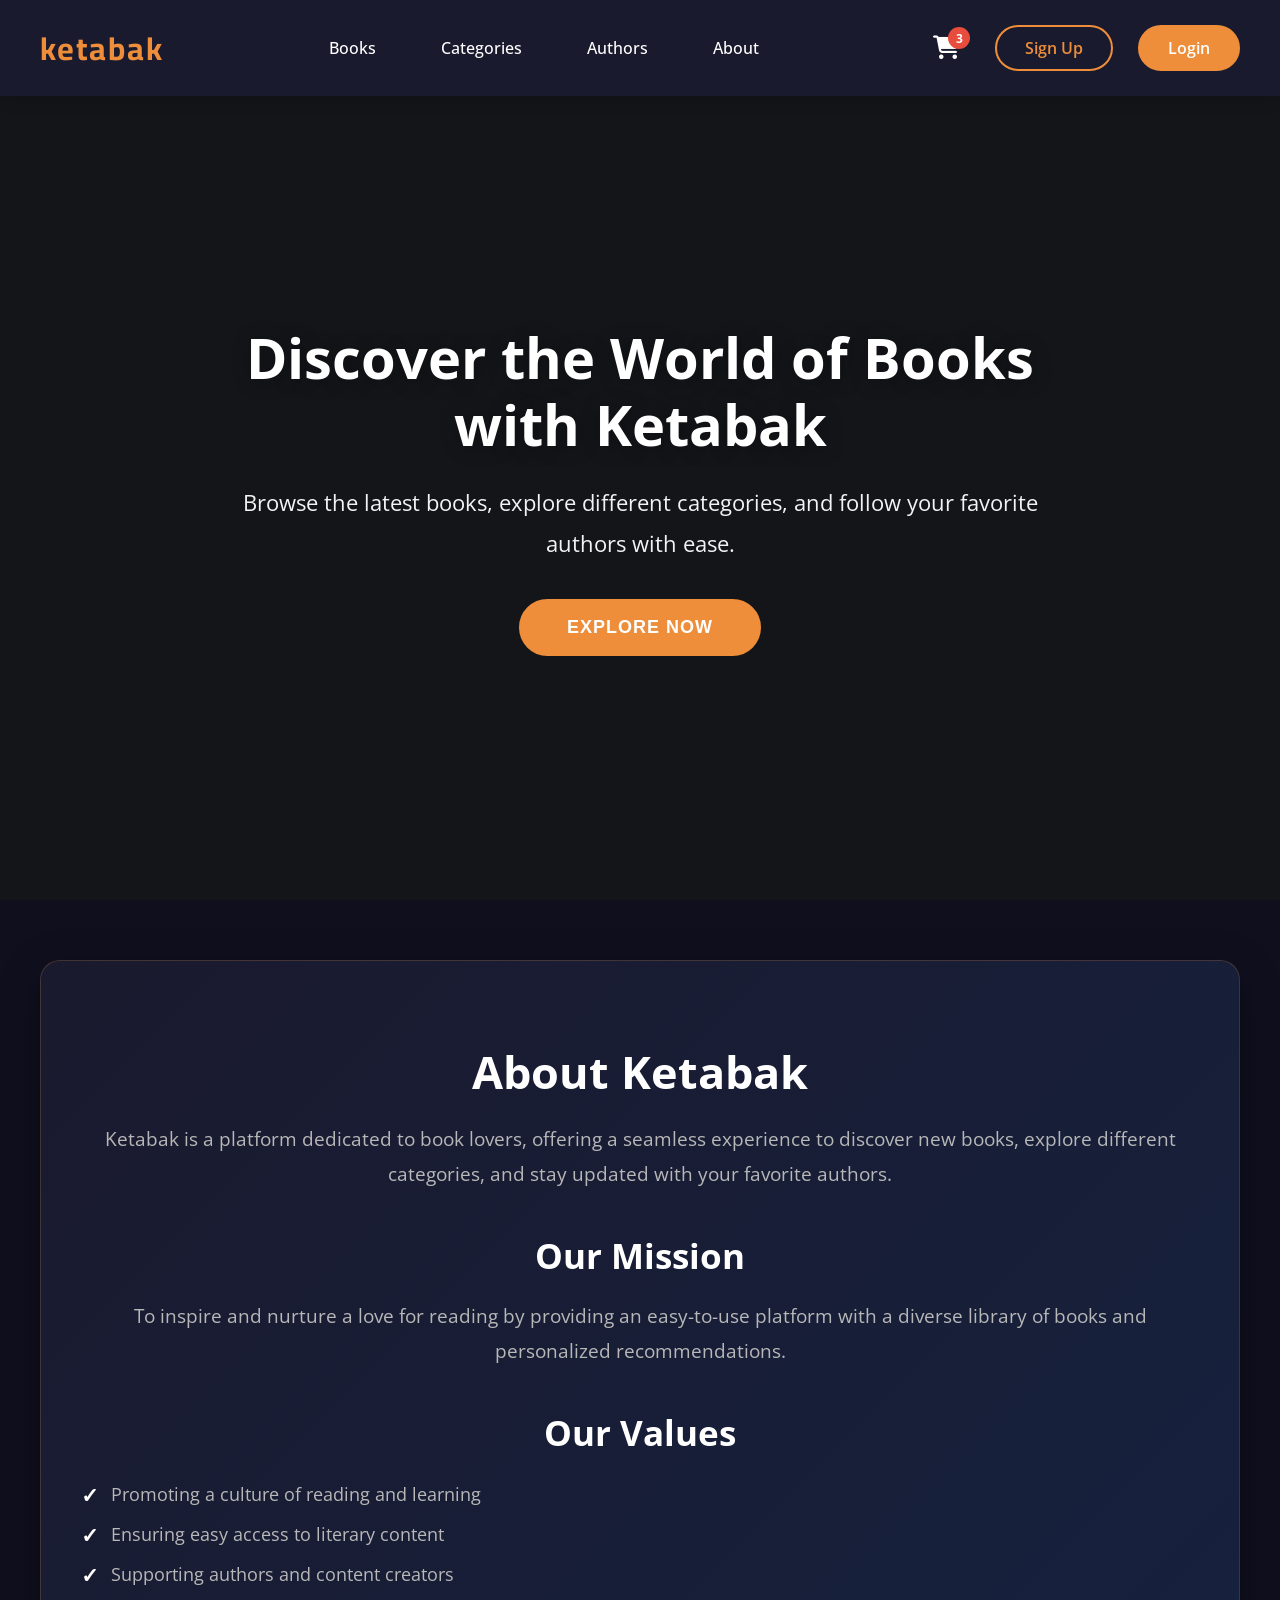
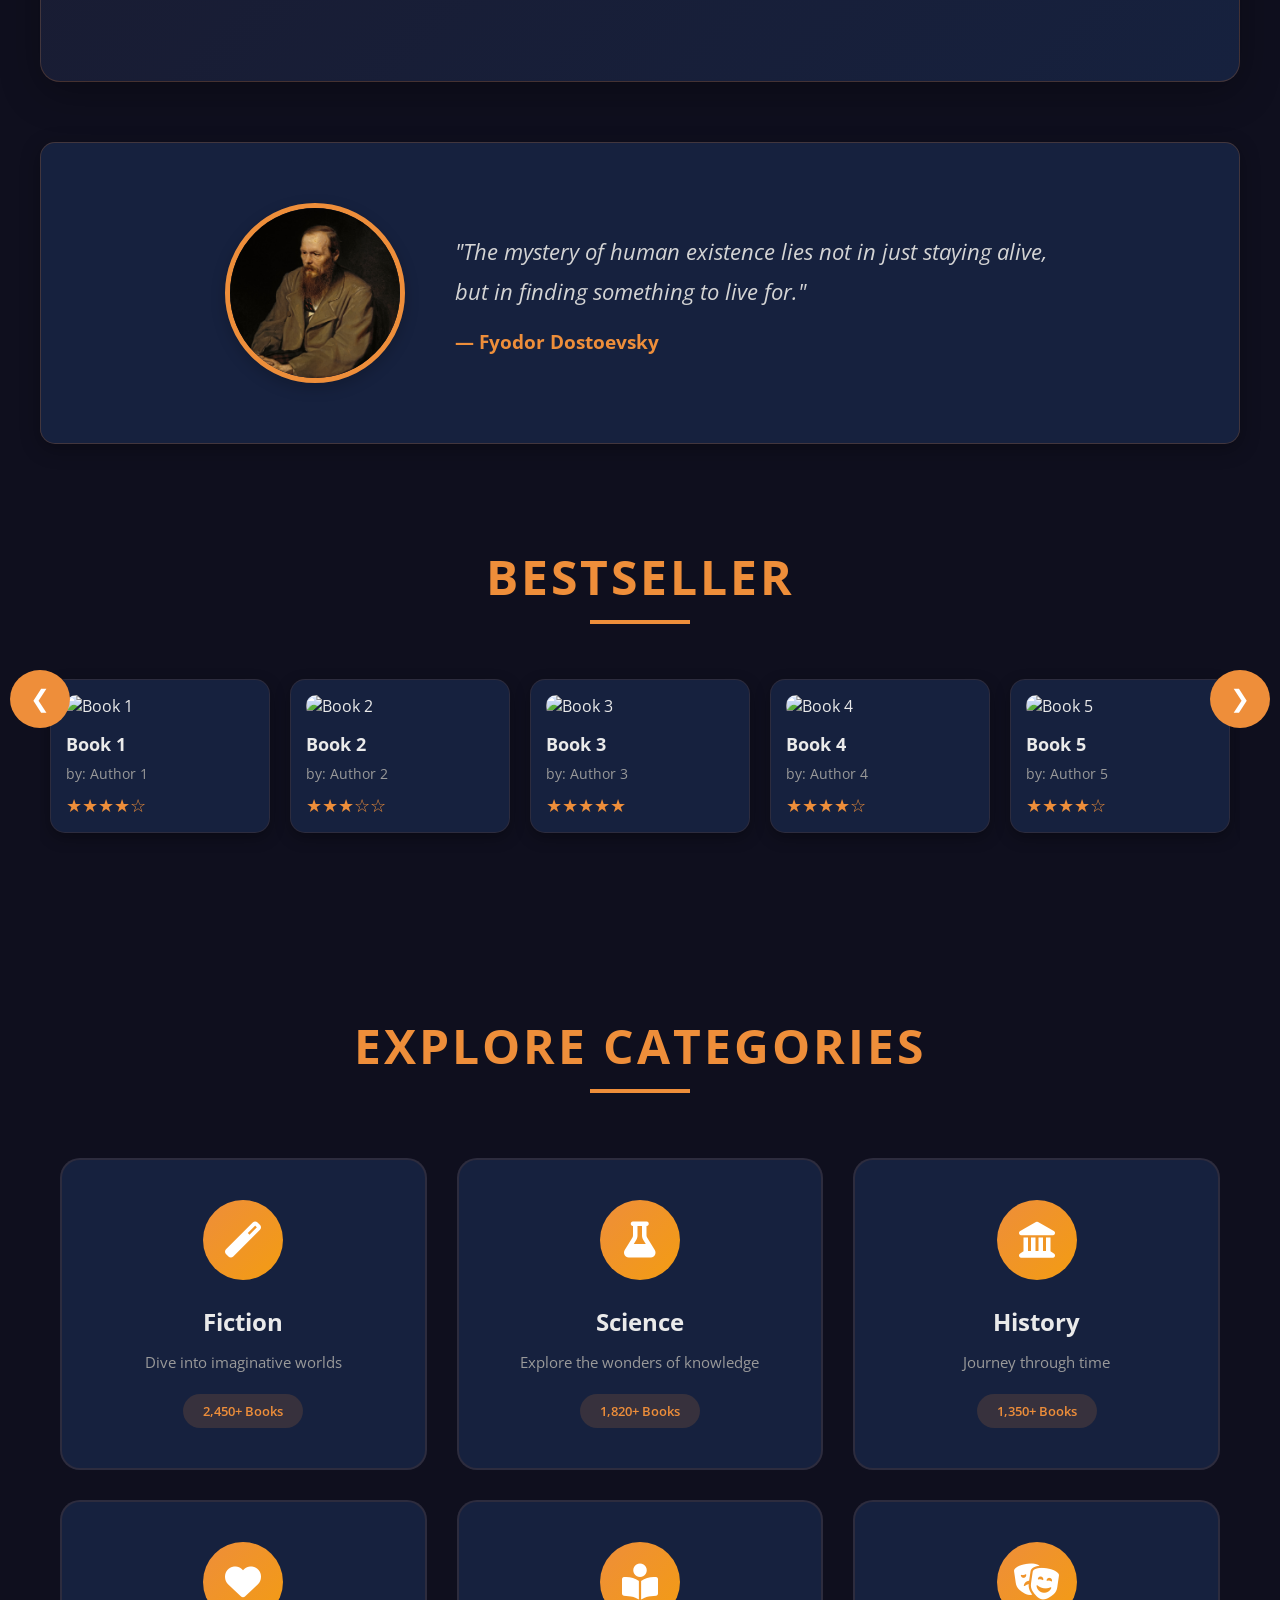
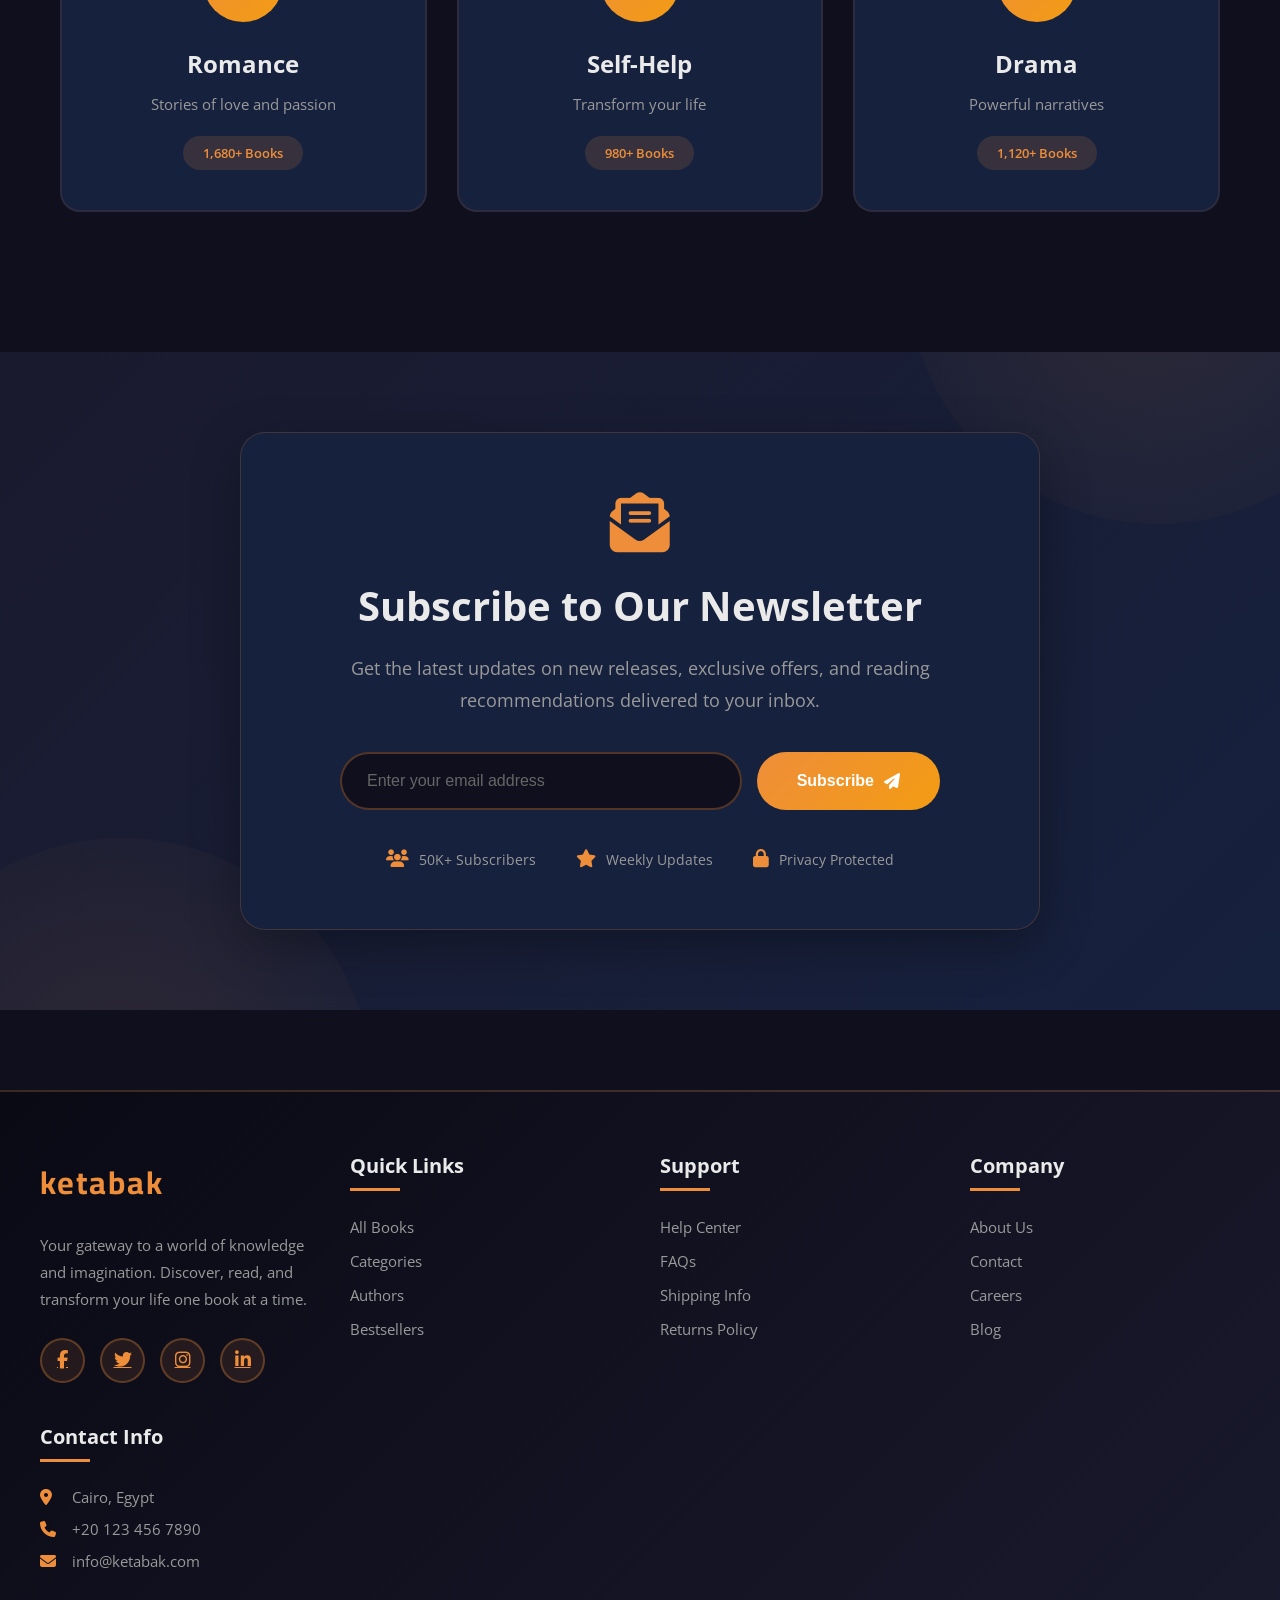
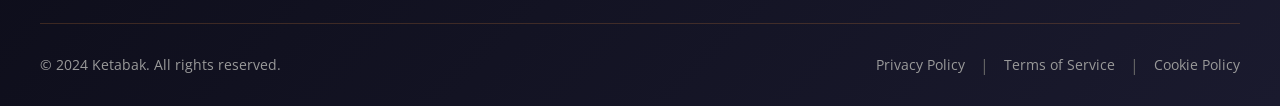
==== pages/index.html @ ea4bffca "Add Authors and categories pages" ====
<!DOCTYPE html>
<html lang="en">
  <head>
    <meta charset="UTF-8" />
    <meta name="viewport" content="width=device-width, initial-scale=1.0" />
    <link
      rel="stylesheet"
      href="https://cdnjs.cloudflare.com/ajax/libs/font-awesome/6.4.0/css/all.min.css"
    />
    <link rel="preconnect" href="https://fonts.googleapis.com" />
    <link rel="preconnect" href="https://fonts.gstatic.com" crossorigin />
    <link rel="stylesheet" href="../css/style.css" />
    <link
      href="https://fonts.googleapis.com/css2?family=Cairo:wght@200..1000&family=Open+Sans:ital,wght@0,300..800;1,300..800&display=swap"
      rel="stylesheet"
    />
    <title>Ketabak</title>
  </head>
  <body>
    <header class="header">
      <div class="header-container">
        <a href="index.html" class="logo">ketabak</a>

        <ul class="nav-links">
          <li><a href="books.html">Books</a></li>
          <li><a href="categories.html">Categories</a></li>
          <li><a href="authors.html">Authors</a></li>
          <li><a href="about.html">About</a></li>
        </ul>

        <div class="header-actions">
          <div class="cart-icon">
            <i class="fas fa-shopping-cart"></i>
            <span class="cart-count">3</span>
          </div>
          <a href="signup.html" class="signup-btn">Sign Up</a>
          <a href="login.html" class="login-btn">Login</a>
        </div>
      </div>
    </header>

    <!-- Landing Page-->
    <section class="landing-page">
      <div class="overlay"></div>
      <div class="intro-text">
        <h1>Discover the World of Books with Ketabak</h1>
        <p>
          Browse the latest books, explore different categories, and follow your
          favorite authors with ease.
        </p>
        <button class="explore-btn">Explore Now</button>
      </div>
    </section>

    <!--  About Us Section-->
    <section class="about-us" id="about">
      <div class="about">
        <h2 class="title">About Ketabak</h2>
        <p>
          Ketabak is a platform dedicated to book lovers, offering a seamless
          experience to discover new books, explore different categories, and
          stay updated with your favorite authors.
        </p>
      </div>

      <div class="mission">
        <h3 class="title">Our Mission</h3>
        <p>
          To inspire and nurture a love for reading by providing an easy-to-use
          platform with a diverse library of books and personalized
          recommendations.
        </p>
      </div>

      <div class="values">
        <h3 class="title">Our Values</h3>
        <ul>
          <li>Promoting a culture of reading and learning</li>
          <li>Ensuring easy access to literary content</li>
          <li>Supporting authors and content creators</li>
        </ul>
      </div>
    </section>

    <!-- Quote Section  -->
    <div class="quote-container">
      <img src="../images/author.jpg" alt="Famous Author" class="author-img" />
      <div class="quote-box">
        <p class="quote">
          "The mystery of human existence lies not in just staying alive, but in
          finding something to live for."
        </p>
        <h4 class="author">— Fyodor Dostoevsky</h4>
      </div>
    </div>

    <!-- Bestseller Section-->
    <div class="carousel-container" id="bestseller">
      <h1 class="title">Bestseller</h1>

      <div class="bestseller" id="carousel">
        <!-- Book Card 1 -->
        <div class="card">
          <div class="book-image">
            <img
              src="https://images.unsplash.com/photo-1544947950-fa07a98d237f?w=300&h=400&fit=crop"
              alt="Book 1"
            />
          </div>
          <div class="book-details">
            <p>Book 1</p>
            <p>by: Author 1</p>
            <div class="rate" data-rating="4">★★★★☆</div>
          </div>
        </div>

        <!-- Book Card 2 -->
        <div class="card">
          <div class="book-image">
            <img
              src="https://images.unsplash.com/photo-1543002588-bfa74002ed7e?w=300&h=400&fit=crop"
              alt="Book 2"
            />
          </div>
          <div class="book-details">
            <p>Book 2</p>
            <p>by: Author 2</p>
            <div class="rate" data-rating="3">★★★☆☆</div>
          </div>
        </div>

        <!-- Book Card 3 -->
        <div class="card">
          <div class="book-image">
            <img
              src="https://images.unsplash.com/photo-1532012197267-da84d127e765?w=300&h=400&fit=crop"
              alt="Book 3"
            />
          </div>
          <div class="book-details">
            <p>Book 3</p>
            <p>by: Author 3</p>
            <div class="rate" data-rating="5">★★★★★</div>
          </div>
        </div>

        <!-- Book Card 4 -->
        <div class="card">
          <div class="book-image">
            <img
              src="https://images.unsplash.com/photo-1512820790803-83ca734da794?w=300&h=400&fit=crop"
              alt="Book 4"
            />
          </div>
          <div class="book-details">
            <p>Book 4</p>
            <p>by: Author 4</p>
            <div class="rate" data-rating="4">★★★★☆</div>
          </div>
        </div>

        <!-- Book Card 5 -->
        <div class="card">
          <div class="book-image">
            <img
              src="https://images.unsplash.com/photo-1589829085413-56de8ae18c73?w=300&h=400&fit=crop"
              alt="Book 5"
            />
          </div>
          <div class="book-details">
            <p>Book 5</p>
            <p>by: Author 5</p>
            <div class="rate" data-rating="4">★★★★☆</div>
          </div>
        </div>

        <!-- Book Card 6 -->
        <div class="card">
          <div class="book-image">
            <img
              src="https://images.unsplash.com/photo-1495446815901-a7297e633e8d?w=300&h=400&fit=crop"
              alt="Book 6"
            />
          </div>
          <div class="book-details">
            <p>Book 6</p>
            <p>by: Author 6</p>
            <div class="rate" data-rating="5">★★★★★</div>
          </div>
        </div>

        <!-- Book Card 7 -->
        <div class="card">
          <div class="book-image">
            <img
              src="https://images.unsplash.com/photo-1524995997946-a1c2e315a42f?w=300&h=400&fit=crop"
              alt="Book 7"
            />
          </div>
          <div class="book-details">
            <p>Book 7</p>
            <p>by: Author 7</p>
            <div class="rate" data-rating="4">★★★★☆</div>
          </div>
        </div>

        <!-- Book Card 8 -->
        <div class="card">
          <div class="book-image">
            <img
              src="https://images.unsplash.com/photo-1507842217343-583bb7270b66?w=300&h=400&fit=crop"
              alt="Book 8"
            />
          </div>
          <div class="book-details">
            <p>Book 8</p>
            <p>by: Author 8</p>
            <div class="rate" data-rating="3">★★★☆☆</div>
          </div>
        </div>

        <!-- Book Card 9 -->
        <div class="card">
          <div class="book-image">
            <img
              src="https://images.unsplash.com/photo-1519682337058-a94d519337bc?w=300&h=400&fit=crop"
              alt="Book 9"
            />
          </div>
          <div class="book-details">
            <p>Book 9</p>
            <p>by: Author 9</p>
            <div class="rate" data-rating="5">★★★★★</div>
          </div>
        </div>

        <!-- Book Card 10 -->
        <div class="card">
          <div class="book-image">
            <img
              src="https://images.unsplash.com/photo-1544716278-ca5e3f4abd8c?w=300&h=400&fit=crop"
              alt="Book 10"
            />
          </div>
          <div class="book-details">
            <p>Book 10</p>
            <p>by: Author 10</p>
            <div class="rate" data-rating="4">★★★★☆</div>
          </div>
        </div>
      </div>

      <!-- Carousel Arrows -->
      <button class="arrow left">❮</button>
      <button class="arrow right">❯</button>
    </div>

    <!-- Featured Categories Section -->
    <section class="featured-categories" id="categories">
      <h2 class="title">Explore Categories</h2>
      <div class="categories-grid">
        <div class="category-card">
          <div class="category-icon">
            <i class="fas fa-magic"></i>
          </div>
          <h3>Fiction</h3>
          <p>Dive into imaginative worlds</p>
          <span class="books-count">2,450+ Books</span>
        </div>

        <div class="category-card">
          <div class="category-icon">
            <i class="fas fa-flask"></i>
          </div>
          <h3>Science</h3>
          <p>Explore the wonders of knowledge</p>
          <span class="books-count">1,820+ Books</span>
        </div>

        <div class="category-card">
          <div class="category-icon">
            <i class="fas fa-landmark"></i>
          </div>
          <h3>History</h3>
          <p>Journey through time</p>
          <span class="books-count">1,350+ Books</span>
        </div>

        <div class="category-card">
          <div class="category-icon">
            <i class="fas fa-heart"></i>
          </div>
          <h3>Romance</h3>
          <p>Stories of love and passion</p>
          <span class="books-count">1,680+ Books</span>
        </div>

        <div class="category-card">
          <div class="category-icon">
            <i class="fas fa-book-reader"></i>
          </div>
          <h3>Self-Help</h3>
          <p>Transform your life</p>
          <span class="books-count">980+ Books</span>
        </div>

        <div class="category-card">
          <div class="category-icon">
            <i class="fas fa-theater-masks"></i>
          </div>
          <h3>Drama</h3>
          <p>Powerful narratives</p>
          <span class="books-count">1,120+ Books</span>
        </div>
      </div>
    </section>

    <!-- Newsletter Section -->
    <section class="newsletter-section">
      <div class="newsletter-container">
        <div class="newsletter-content">
          <i class="fas fa-envelope-open-text"></i>
          <h2>Subscribe to Our Newsletter</h2>
          <p>
            Get the latest updates on new releases, exclusive offers, and
            reading recommendations delivered to your inbox.
          </p>

          <form class="newsletter-form">
            <input
              type="email"
              placeholder="Enter your email address"
              class="newsletter-input"
              required
            />
            <button type="submit" class="newsletter-btn">
              <span>Subscribe</span>
              <i class="fas fa-paper-plane"></i>
            </button>
          </form>

          <div class="newsletter-stats">
            <div class="stat-item">
              <i class="fas fa-users"></i>
              <span>50K+ Subscribers</span>
            </div>
            <div class="stat-item">
              <i class="fas fa-star"></i>
              <span>Weekly Updates</span>
            </div>
            <div class="stat-item">
              <i class="fas fa-lock"></i>
              <span>Privacy Protected</span>
            </div>
          </div>
        </div>
      </div>
    </section>

    <!-- Footer -->
    <footer class="footer">
      <div class="footer-container">
        <div class="footer-section">
          <h3 class="footer-logo">ketabak</h3>
          <p class="footer-description">
            Your gateway to a world of knowledge and imagination. Discover,
            read, and transform your life one book at a time.
          </p>
          <div class="social-links">
            <a href="#" aria-label="Facebook"
              ><i class="fab fa-facebook-f"></i
            ></a>
            <a href="#" aria-label="Twitter"><i class="fab fa-twitter"></i></a>
            <a href="#" aria-label="Instagram"
              ><i class="fab fa-instagram"></i
            ></a>
            <a href="#" aria-label="LinkedIn"
              ><i class="fab fa-linkedin-in"></i
            ></a>
          </div>
        </div>

        <div class="footer-section">
          <h4>Quick Links</h4>
          <ul>
            <li><a href="#books">All Books</a></li>
            <li><a href="#categories">Categories</a></li>
            <li><a href="#authors">Authors</a></li>
            <li><a href="#bestseller">Bestsellers</a></li>
          </ul>
        </div>

        <div class="footer-section">
          <h4>Support</h4>
          <ul>
            <li><a href="#">Help Center</a></li>
            <li><a href="#">FAQs</a></li>
            <li><a href="#">Shipping Info</a></li>
            <li><a href="#">Returns Policy</a></li>
          </ul>
        </div>

        <div class="footer-section">
          <h4>Company</h4>
          <ul>
            <li><a href="pages/about.html">About Us</a></li>
            <li><a href="#">Contact</a></li>
            <li><a href="#">Careers</a></li>
            <li><a href="#">Blog</a></li>
          </ul>
        </div>

        <div class="footer-section">
          <h4>Contact Info</h4>
          <ul class="contact-info">
            <li><i class="fas fa-map-marker-alt"></i> Cairo, Egypt</li>
            <li><i class="fas fa-phone"></i> +20 123 456 7890</li>
            <li><i class="fas fa-envelope"></i> info@ketabak.com</li>
          </ul>
        </div>
      </div>

      <div class="footer-bottom">
        <p>&copy; 2024 Ketabak. All rights reserved.</p>
        <div class="footer-links">
          <a href="#">Privacy Policy</a>
          <span>|</span>
          <a href="#">Terms of Service</a>
          <span>|</span>
          <a href="#">Cookie Policy</a>
        </div>
      </div>
    </footer>

    <script>
      const carousel = document.getElementById("carousel");
      const leftArrow = document.querySelector(".arrow.left");
      const rightArrow = document.querySelector(".arrow.right");

      if (carousel && leftArrow && rightArrow) {
        leftArrow.addEventListener("click", () => {
          carousel.scrollBy({ left: -250, behavior: "smooth" });
        });

        rightArrow.addEventListener("click", () => {
          carousel.scrollBy({ left: 250, behavior: "smooth" });
        });
      }
    </script>

    <script src="./js/main.js"></script>
  </body>
</html>
---- css/style.css ----
:root {
  --main-color: #ee8e3a;
  --second-color: #1a1a2e;
  --text-color: #eaeaea;
  --bg-color: #0f0f1e;
  --card-bg: #16213e;
  --hover-bg: #1f2b47;
}

* {
  margin: 0;
  padding: 0;
  box-sizing: border-box;
}

body {
  font-family: "Open Sans", sans-serif;
  background-color: var(--bg-color);
  color: var(--text-color);
}

/* ==================== Header Styling ==================== */
.header {
  position: fixed;
  top: 0;
  left: 0;
  right: 0;
  z-index: 1000;
  background-color: var(--second-color);
  box-shadow: 0 2px 15px rgba(0, 0, 0, 0.2);
}

.header-container {
  max-width: 1400px;
  margin: 0 auto;
  display: flex;
  justify-content: space-between;
  align-items: center;
  padding: 18px 40px;
}

.logo {
  font-size: 32px;
  font-weight: bold;
  color: var(--main-color);
  letter-spacing: 2px;
  text-transform: lowercase;
  font-family: "Cairo", sans-serif;
  text-decoration: none;
}

.nav-links {
  list-style: none;
  display: flex;
  gap: 35px;
  margin: 0;
  padding: 0;
}

.nav-links a {
  color: #fff;
  text-decoration: none;
  font-size: 16px;
  font-weight: 500;
  text-transform: capitalize;
  padding: 8px 15px;
  border-radius: 6px;
  transition: all 0.3s ease;
  position: relative;
}

.nav-links a:hover {
  background-color: rgba(238, 142, 58, 0.15);
  color: var(--main-color);
}

.nav-links a::after {
  content: "";
  position: absolute;
  bottom: -5px;
  left: 50%;
  transform: translateX(-50%);
  width: 0;
  height: 2px;
  background-color: var(--main-color);
  transition: width 0.3s ease;
}

.nav-links a:hover::after {
  width: 70%;
}

.header-actions {
  display: flex;
  align-items: center;
  gap: 25px;
}

.cart-icon {
  position: relative;
  cursor: pointer;
  padding: 10px;
  color: #fff;
  transition: all 0.3s ease;
}

.cart-icon:hover {
  color: var(--main-color);
  transform: scale(1.1);
}

.cart-icon i {
  font-size: 24px;
}

.cart-count {
  position: absolute;
  top: 2px;
  right: 0;
  background-color: #e74c3c;
  color: white;
  font-size: 12px;
  font-weight: bold;
  padding: 3px 7px;
  border-radius: 50%;
  min-width: 22px;
  height: 22px;
  display: flex;
  align-items: center;
  justify-content: center;
}

.signup-btn {
  background-color: transparent;
  color: var(--main-color);
  border: 2px solid var(--main-color);
  padding: 10px 28px;
  font-size: 16px;
  font-weight: 600;
  border-radius: 30px;
  cursor: pointer;
  transition: all 0.3s ease;
  text-transform: capitalize;
  text-decoration: none;
}

.signup-btn:hover {
  background-color: var(--main-color);
  color: #fff;
  transform: translateY(-2px);
  box-shadow: 0 5px 15px rgba(238, 142, 58, 0.3);
}

.login-btn {
  background-color: var(--main-color);
  color: #fff;
  border: 2px solid var(--main-color);
  padding: 10px 28px;
  font-size: 16px;
  font-weight: 600;
  border-radius: 30px;
  cursor: pointer;
  transition: all 0.3s ease;
  text-transform: capitalize;
  text-decoration: none;
}

.login-btn:hover {
  background-color: transparent;
  color: var(--main-color);
  transform: translateY(-2px);
  box-shadow: 0 5px 15px rgba(238, 142, 58, 0.3);
}

/* ==================== Landing Page ==================== */
.landing-page {
  min-height: 100vh;
  background: linear-gradient(rgba(20, 22, 25, 0.85), rgba(20, 22, 25, 0.85)),
    url("https://images.unsplash.com/photo-1481627834876-b7833e8f5570?w=1920")
      center/cover;
  display: flex;
  align-items: center;
  justify-content: center;
  padding-top: 80px;
  position: relative;
}

.landing-page .overlay {
  position: absolute;
  top: 0;
  left: 0;
  width: 100%;
  height: 100%;
  background-color: rgba(20, 22, 25, 0.8);
  z-index: 1;
}

.intro-text {
  position: relative;
  z-index: 2;
  text-align: center;
  color: #fff;
  max-width: 900px;
  padding: 40px;
  animation: fadeInUp 1s ease-out;
}

@keyframes fadeInUp {
  from {
    opacity: 0;
    transform: translateY(30px);
  }
  to {
    opacity: 1;
    transform: translateY(0);
  }
}

.intro-text h1 {
  font-size: 3.5rem;
  margin-bottom: 25px;
  font-weight: 700;
  line-height: 1.2;
  text-shadow: 2px 2px 20px rgba(0, 0, 0, 0.3);
}

.intro-text p {
  font-size: 1.4rem;
  line-height: 1.8;
  margin-bottom: 35px;
  opacity: 0.95;
}

.explore-btn {
  background-color: var(--main-color);
  color: #fff;
  border: 3px solid var(--main-color);
  padding: 15px 45px;
  font-size: 18px;
  font-weight: 600;
  border-radius: 35px;
  cursor: pointer;
  transition: all 0.4s ease;
  text-transform: uppercase;
  letter-spacing: 1px;
}

.explore-btn:hover {
  background-color: transparent;
  transform: scale(1.05);
  box-shadow: 0 10px 30px rgba(238, 142, 58, 0.4);
}

/* ==================== About Us Section ==================== */
.about-us {
  padding: 80px 40px;
  background: linear-gradient(135deg, #1a1a2e 0%, #16213e 100%);
  color: var(--text-color);
  max-width: 1200px;
  margin: 60px auto;
  border-radius: 20px;
  box-shadow: 0 10px 40px rgba(0, 0, 0, 0.3);
  border: 1px solid rgba(238, 142, 58, 0.2);
}

.about-us h2,
.about-us h3 {
  color: #fff;
  text-align: center;
  margin-bottom: 20px;
}

.about-us h2 {
  font-size: 2.8rem;
  font-weight: 700;
}

.about-us h3 {
  font-size: 2.2rem;
  margin-top: 40px;
}

.about-us p {
  font-size: 1.2rem;
  line-height: 1.8;
  text-align: center;
  color: #b8b8b8;
}

.about-us .values {
  margin-top: 40px;
}

.values ul {
  list-style: none;
  margin-top: 25px;
  padding-left: 0;
}

.values li {
  font-size: 1.15rem;
  margin-bottom: 15px;
  padding-left: 30px;
  position: relative;
  color: #b8b8b8;
}

.values li::before {
  content: "✓";
  position: absolute;
  left: 0;
  color: #fff;
  font-weight: bold;
  font-size: 1.3rem;
}

/* ==================== Quote Section ==================== */
.quote-container {
  display: flex;
  align-items: center;
  justify-content: center;
  gap: 50px;
  padding: 60px 40px;
  background-color: var(--card-bg);
  box-shadow: 0 5px 20px rgba(0, 0, 0, 0.3);
  max-width: 1200px;
  margin: 60px auto;
  border-radius: 15px;
  border: 1px solid rgba(238, 142, 58, 0.2);
}

.author-img {
  width: 180px;
  height: 180px;
  border-radius: 50%;
  object-fit: cover;
  border: 5px solid var(--main-color);
  box-shadow: 0 5px 15px rgba(0, 0, 0, 0.2);
}

.quote-box {
  max-width: 600px;
}

.quote {
  font-size: 1.4rem;
  font-style: italic;
  color: #d4d4d4;
  line-height: 1.8;
  margin-bottom: 15px;
}

.author {
  font-weight: bold;
  font-size: 1.2rem;
  color: var(--main-color);
}

/* ==================== Bestseller Section ==================== */
.carousel-container {
  position: relative;
  max-width: 1400px;
  margin: 60px auto;
  padding: 40px;
}

.carousel-container h1 {
  font-size: 3rem;
  text-align: center;
  color: var(--main-color);
  text-transform: uppercase;
  margin-bottom: 50px;
  font-weight: 700;
  letter-spacing: 3px;
  position: relative;
}

.carousel-container h1::after {
  content: "";
  position: absolute;
  bottom: -15px;
  left: 50%;
  transform: translateX(-50%);
  width: 100px;
  height: 4px;
  background-color: var(--main-color);
}

.bestseller {
  display: flex;
  gap: 20px;
  overflow-x: auto;
  scroll-behavior: smooth;
  padding: 20px 10px;
  scrollbar-width: none;
}

.bestseller::-webkit-scrollbar {
  display: none;
}

.card {
  min-width: 220px;
  max-width: 220px;
  background: var(--card-bg);
  border-radius: 15px;
  padding: 15px;
  box-shadow: 0 5px 15px rgba(0, 0, 0, 0.3);
  transition: all 0.3s ease;
  cursor: pointer;
  border: 1px solid rgba(238, 142, 58, 0.1);
}

.card:hover {
  transform: translateY(-10px);
  box-shadow: 0 15px 35px rgba(238, 142, 58, 0.3);
}

.book-image img {
  width: 100%;
  height: 280px;
  object-fit: cover;
  border-radius: 10px;
  margin-bottom: 15px;
}

.book-details p:first-child {
  font-size: 18px;
  font-weight: bold;
  color: var(--text-color);
  margin-bottom: 8px;
}

.book-details p:nth-child(2) {
  font-size: 14px;
  color: #999;
  margin-bottom: 10px;
}

.rate {
  color: var(--main-color);
  font-size: 1.1rem;
}

.arrow {
  position: absolute;
  top: 50%;
  transform: translateY(-50%);
  background-color: var(--main-color);
  color: #fff;
  border: none;
  padding: 15px 20px;
  font-size: 24px;
  cursor: pointer;
  border-radius: 50%;
  transition: all 0.3s ease;
  z-index: 10;
}

.arrow:hover {
  background-color: var(--second-color);
  transform: translateY(-50%) scale(1.1);
}

.arrow.left {
  left: 10px;
}

.arrow.right {
  right: 10px;
}

/* ==================== Featured Categories Section ==================== */
.featured-categories {
  max-width: 1400px;
  margin: 80px auto;
  padding: 40px;
}

.featured-categories .title {
  font-size: 3rem;
  text-align: center;
  color: var(--main-color);
  text-transform: uppercase;
  margin-bottom: 60px;
  font-weight: 700;
  letter-spacing: 3px;
  position: relative;
}

.featured-categories .title::after {
  content: "";
  position: absolute;
  bottom: -15px;
  left: 50%;
  transform: translateX(-50%);
  width: 100px;
  height: 4px;
  background-color: var(--main-color);
}

.categories-grid {
  display: grid;
  grid-template-columns: repeat(auto-fit, minmax(280px, 1fr));
  gap: 30px;
  padding: 20px;
}

.category-card {
  background: var(--card-bg);
  border-radius: 20px;
  padding: 40px 30px;
  text-align: center;
  transition: all 0.4s ease;
  cursor: pointer;
  border: 2px solid rgba(238, 142, 58, 0.1);
  position: relative;
  overflow: hidden;
}

.category-card::before {
  content: "";
  position: absolute;
  top: 0;
  left: -100%;
  width: 100%;
  height: 100%;
  background: linear-gradient(
    90deg,
    transparent,
    rgba(238, 142, 58, 0.1),
    transparent
  );
  transition: left 0.5s ease;
}

.category-card:hover::before {
  left: 100%;
}

.category-card:hover {
  transform: translateY(-10px);
  border-color: var(--main-color);
  box-shadow: 0 15px 40px rgba(238, 142, 58, 0.3);
}

.category-icon {
  width: 80px;
  height: 80px;
  background: linear-gradient(135deg, var(--main-color), #f39c12);
  border-radius: 50%;
  display: flex;
  align-items: center;
  justify-content: center;
  margin: 0 auto 25px;
  transition: all 0.3s ease;
}

.category-card:hover .category-icon {
  transform: scale(1.1) rotate(10deg);
}

.category-icon i {
  font-size: 36px;
  color: #fff;
}

.category-card h3 {
  font-size: 24px;
  color: var(--text-color);
  margin-bottom: 12px;
  font-weight: 700;
}

.category-card p {
  font-size: 15px;
  color: #9a9a9a;
  margin-bottom: 20px;
  line-height: 1.6;
}

.books-count {
  display: inline-block;
  background: rgba(238, 142, 58, 0.15);
  color: var(--main-color);
  padding: 8px 20px;
  border-radius: 20px;
  font-size: 13px;
  font-weight: 600;
}

/* ==================== Newsletter Section ==================== */
.newsletter-section {
  background: linear-gradient(135deg, #1a1a2e 0%, var(--card-bg) 100%);
  padding: 80px 40px;
  margin: 80px 0;
  position: relative;
  overflow: hidden;
}

.newsletter-section::before {
  content: "";
  position: absolute;
  top: -50%;
  right: -10%;
  width: 500px;
  height: 500px;
  background: radial-gradient(circle, rgba(238, 142, 58, 0.1), transparent);
  border-radius: 50%;
}

.newsletter-section::after {
  content: "";
  position: absolute;
  bottom: -50%;
  left: -10%;
  width: 500px;
  height: 500px;
  background: radial-gradient(circle, rgba(238, 142, 58, 0.1), transparent);
  border-radius: 50%;
}

.newsletter-container {
  max-width: 800px;
  margin: 0 auto;
  position: relative;
  z-index: 2;
}

.newsletter-content {
  text-align: center;
  background: var(--card-bg);
  padding: 60px 40px;
  border-radius: 25px;
  box-shadow: 0 15px 50px rgba(0, 0, 0, 0.3);
  border: 1px solid rgba(238, 142, 58, 0.2);
}

.newsletter-content i.fa-envelope-open-text {
  font-size: 60px;
  color: var(--main-color);
  margin-bottom: 25px;
  animation: bounce 2s infinite;
}

@keyframes bounce {
  0%,
  100% {
    transform: translateY(0);
  }
  50% {
    transform: translateY(-10px);
  }
}

.newsletter-content h2 {
  font-size: 2.5rem;
  color: var(--text-color);
  margin-bottom: 20px;
  font-weight: 700;
}

.newsletter-content p {
  font-size: 1.1rem;
  color: #9a9a9a;
  margin-bottom: 35px;
  line-height: 1.8;
}

.newsletter-form {
  display: flex;
  gap: 15px;
  max-width: 600px;
  margin: 0 auto 40px;
}

.newsletter-input {
  flex: 1;
  padding: 18px 25px;
  border: 2px solid rgba(238, 142, 58, 0.3);
  border-radius: 50px;
  font-size: 16px;
  background: var(--bg-color);
  color: var(--text-color);
  outline: none;
  transition: all 0.3s ease;
}

.newsletter-input:focus {
  border-color: var(--main-color);
  box-shadow: 0 0 0 4px rgba(238, 142, 58, 0.1);
}

.newsletter-input::placeholder {
  color: #666;
}

.newsletter-btn {
  background: linear-gradient(135deg, var(--main-color), #f39c12);
  color: #fff;
  border: none;
  padding: 18px 40px;
  border-radius: 50px;
  cursor: pointer;
  font-size: 16px;
  font-weight: 600;
  display: flex;
  align-items: center;
  gap: 10px;
  transition: all 0.3s ease;
  white-space: nowrap;
}

.newsletter-btn:hover {
  transform: translateY(-3px);
  box-shadow: 0 10px 30px rgba(238, 142, 58, 0.4);
}

.newsletter-stats {
  display: flex;
  justify-content: center;
  gap: 40px;
  flex-wrap: wrap;
}

.stat-item {
  display: flex;
  align-items: center;
  gap: 10px;
  color: #9a9a9a;
  font-size: 14px;
}

.stat-item i {
  color: var(--main-color);
  font-size: 18px;
}

/* ==================== Footer ==================== */
.footer {
  background: linear-gradient(135deg, #0a0a15 0%, var(--second-color) 100%);
  color: var(--text-color);
  padding: 60px 40px 30px;
  border-top: 2px solid rgba(238, 142, 58, 0.2);
}

.footer-container {
  max-width: 1400px;
  margin: 0 auto;
  display: grid;
  grid-template-columns: repeat(auto-fit, minmax(250px, 1fr));
  gap: 40px;
  margin-bottom: 40px;
}

.footer-section h3.footer-logo {
  font-size: 32px;
  font-weight: bold;
  color: var(--main-color);
  letter-spacing: 2px;
  text-transform: lowercase;
  font-family: "Cairo", sans-serif;
  margin-bottom: 20px;
}

.footer-description {
  font-size: 15px;
  color: #9a9a9a;
  line-height: 1.8;
  margin-bottom: 25px;
}

.social-links {
  display: flex;
  gap: 15px;
}

.social-links a {
  width: 45px;
  height: 45px;
  background: rgba(238, 142, 58, 0.1);
  border: 2px solid rgba(238, 142, 58, 0.3);
  border-radius: 50%;
  display: flex;
  align-items: center;
  justify-content: center;
  color: var(--main-color);
  font-size: 18px;
  transition: all 0.3s ease;
}

.social-links a:hover {
  background: var(--main-color);
  color: #fff;
  transform: translateY(-5px);
  box-shadow: 0 5px 20px rgba(238, 142, 58, 0.4);
}

.footer-section h4 {
  font-size: 20px;
  color: var(--text-color);
  margin-bottom: 25px;
  font-weight: 700;
  position: relative;
  padding-bottom: 12px;
}

.footer-section h4::after {
  content: "";
  position: absolute;
  bottom: 0;
  left: 0;
  width: 50px;
  height: 3px;
  background: var(--main-color);
}

.footer-section ul {
  list-style: none;
}

.footer-section ul li {
  margin-bottom: 12px;
}

.footer-section ul li a {
  color: #9a9a9a;
  text-decoration: none;
  font-size: 15px;
  transition: all 0.3s ease;
  display: inline-block;
}

.footer-section ul li a:hover {
  color: var(--main-color);
  padding-left: 8px;
}

.contact-info li {
  display: flex;
  align-items: center;
  gap: 12px;
  color: #9a9a9a;
  font-size: 15px;
}

.contact-info i {
  color: var(--main-color);
  font-size: 16px;
  width: 20px;
}

.footer-bottom {
  max-width: 1400px;
  margin: 0 auto;
  padding-top: 30px;
  border-top: 1px solid rgba(238, 142, 58, 0.2);
  display: flex;
  justify-content: space-between;
  align-items: center;
  flex-wrap: wrap;
  gap: 20px;
}

.footer-bottom p {
  color: #9a9a9a;
  font-size: 14px;
}

.footer-links {
  display: flex;
  gap: 15px;
  align-items: center;
}

.footer-links a {
  color: #9a9a9a;
  text-decoration: none;
  font-size: 14px;
  transition: color 0.3s ease;
}

.footer-links a:hover {
  color: var(--main-color);
}

.footer-links span {
  color: #666;
}

/* ==================== Responsive Design ==================== */
@media (max-width: 992px) {
  .header-container {
    padding: 15px 25px;
  }

  .logo {
    font-size: 28px;
  }

  .nav-links {
    gap: 20px;
  }

  .nav-links a {
    font-size: 15px;
  }

  .intro-text h1 {
    font-size: 2.8rem;
  }

  .intro-text p {
    font-size: 1.2rem;
  }

  .about-us {
    padding: 60px 30px;
  }

  .about-us h2 {
    font-size: 2.4rem;
  }

  .about-us h3 {
    font-size: 2rem;
  }
}

@media (max-width: 768px) {
  .header-container {
    flex-wrap: wrap;
    padding: 12px 20px;
  }

  .nav-links {
    order: 3;
    width: 100%;
    justify-content: space-around;
    margin-top: 15px;
    padding-top: 15px;
    border-top: 1px solid rgba(255, 255, 255, 0.2);
    gap: 10px;
  }

  .nav-links a {
    font-size: 14px;
    padding: 6px 10px;
  }

  .intro-text {
    padding: 30px 20px;
  }

  .intro-text h1 {
    font-size: 2.2rem;
  }

  .intro-text p {
    font-size: 1.1rem;
  }

  .quote-container {
    flex-direction: column;
    gap: 30px;
    text-align: center;
    padding: 40px 20px;
  }

  .author-img {
    width: 150px;
    height: 150px;
  }

  .card {
    min-width: 180px;
    max-width: 180px;
  }

  .book-image img {
    height: 240px;
  }

  .carousel-container {
    padding: 30px 20px;
  }

  .carousel-container h1 {
    font-size: 2.4rem;
  }

  .arrow {
    padding: 12px 16px;
    font-size: 20px;
  }

  .categories-grid {
    grid-template-columns: repeat(auto-fit, minmax(250px, 1fr));
    gap: 20px;
  }

  .newsletter-content {
    padding: 40px 25px;
  }

  .newsletter-content h2 {
    font-size: 2rem;
  }

  .newsletter-form {
    flex-direction: column;
  }

  .newsletter-stats {
    gap: 20px;
  }

  .footer-container {
    grid-template-columns: 1fr;
    gap: 30px;
  }

  .footer-bottom {
    flex-direction: column;
    text-align: center;
  }
}

@media (max-width: 576px) {
  .logo {
    font-size: 24px;
  }

  .nav-links a {
    font-size: 12px;
    padding: 4px 8px;
  }

  .cart-icon i {
    font-size: 20px;
  }

  .cart-count {
    font-size: 11px;
    min-width: 20px;
    height: 20px;
  }

  .signup-btn,
  .login-btn {
    padding: 8px 20px;
    font-size: 14px;
  }

  .intro-text h1 {
    font-size: 1.8rem;
  }

  .intro-text p {
    font-size: 1rem;
  }

  .explore-btn {
    padding: 12px 35px;
    font-size: 16px;
  }

  .about-us {
    padding: 40px 20px;
    margin: 40px 20px;
  }

  .about-us h2 {
    font-size: 2rem;
  }

  .about-us h3 {
    font-size: 1.6rem;
  }

  .about-us p {
    font-size: 1rem;
  }

  .quote {
    font-size: 1.1rem;
  }

  .author {
    font-size: 1rem;
  }

  .carousel-container h1 {
    font-size: 2rem;
    margin-bottom: 30px;
  }

  .card {
    min-width: 160px;
    max-width: 160px;
  }

  .book-image img {
    height: 220px;
  }

  .featured-categories .title {
    font-size: 2rem;
  }

  .category-card {
    padding: 30px 20px;
  }

  .newsletter-content i.fa-envelope-open-text {
    font-size: 45px;
  }

  .newsletter-content h2 {
    font-size: 1.6rem;
  }

  .newsletter-btn {
    padding: 15px 30px;
  }
}

@media (max-width: 400px) {
  .logo {
    font-size: 20px;
  }

  .nav-links {
    gap: 5px;
  }

  .nav-links a {
    font-size: 11px;
    padding: 3px 6px;
  }

  .header-actions {
    gap: 15px;
  }

  .signup-btn,
  .login-btn {
    padding: 6px 16px;
    font-size: 13px;
  }

  .intro-text h1 {
    font-size: 1.5rem;
  }
  .carousel-container h1 {
    font-size: 1.8rem;
  }
}
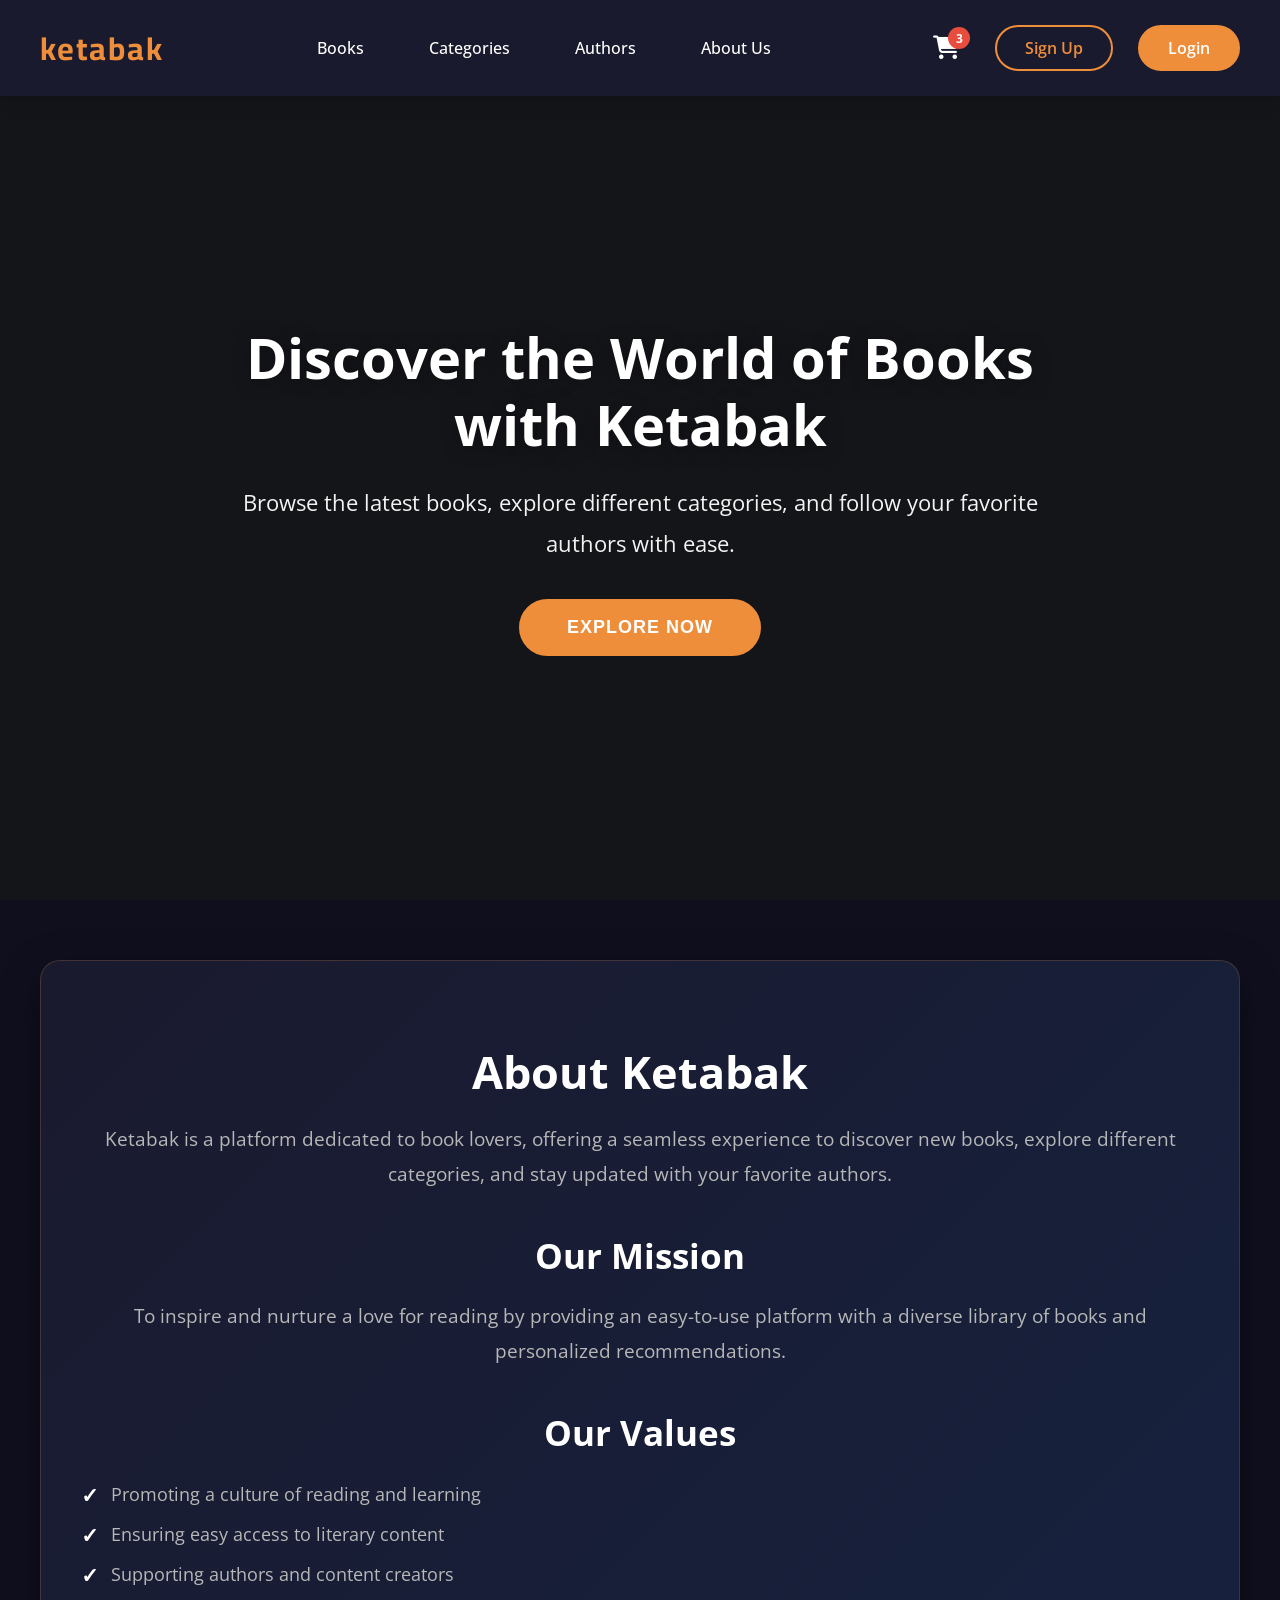
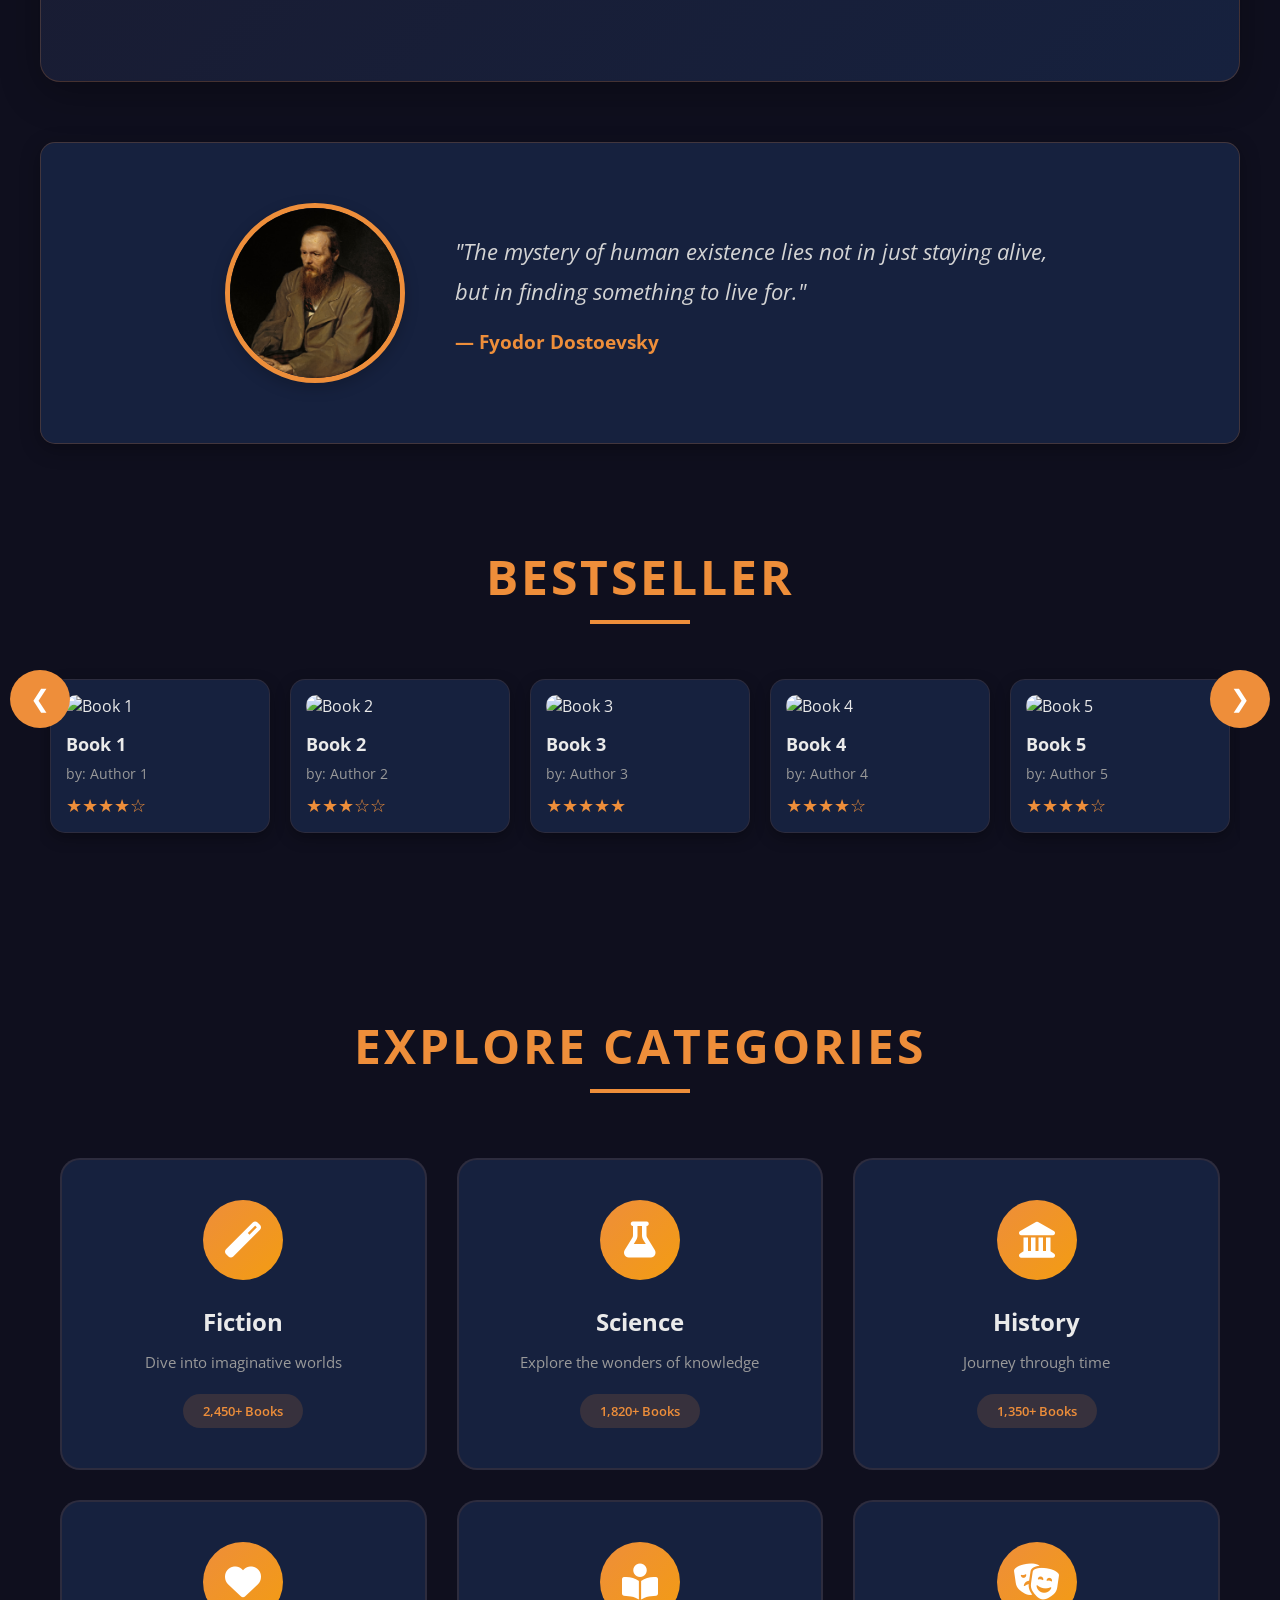
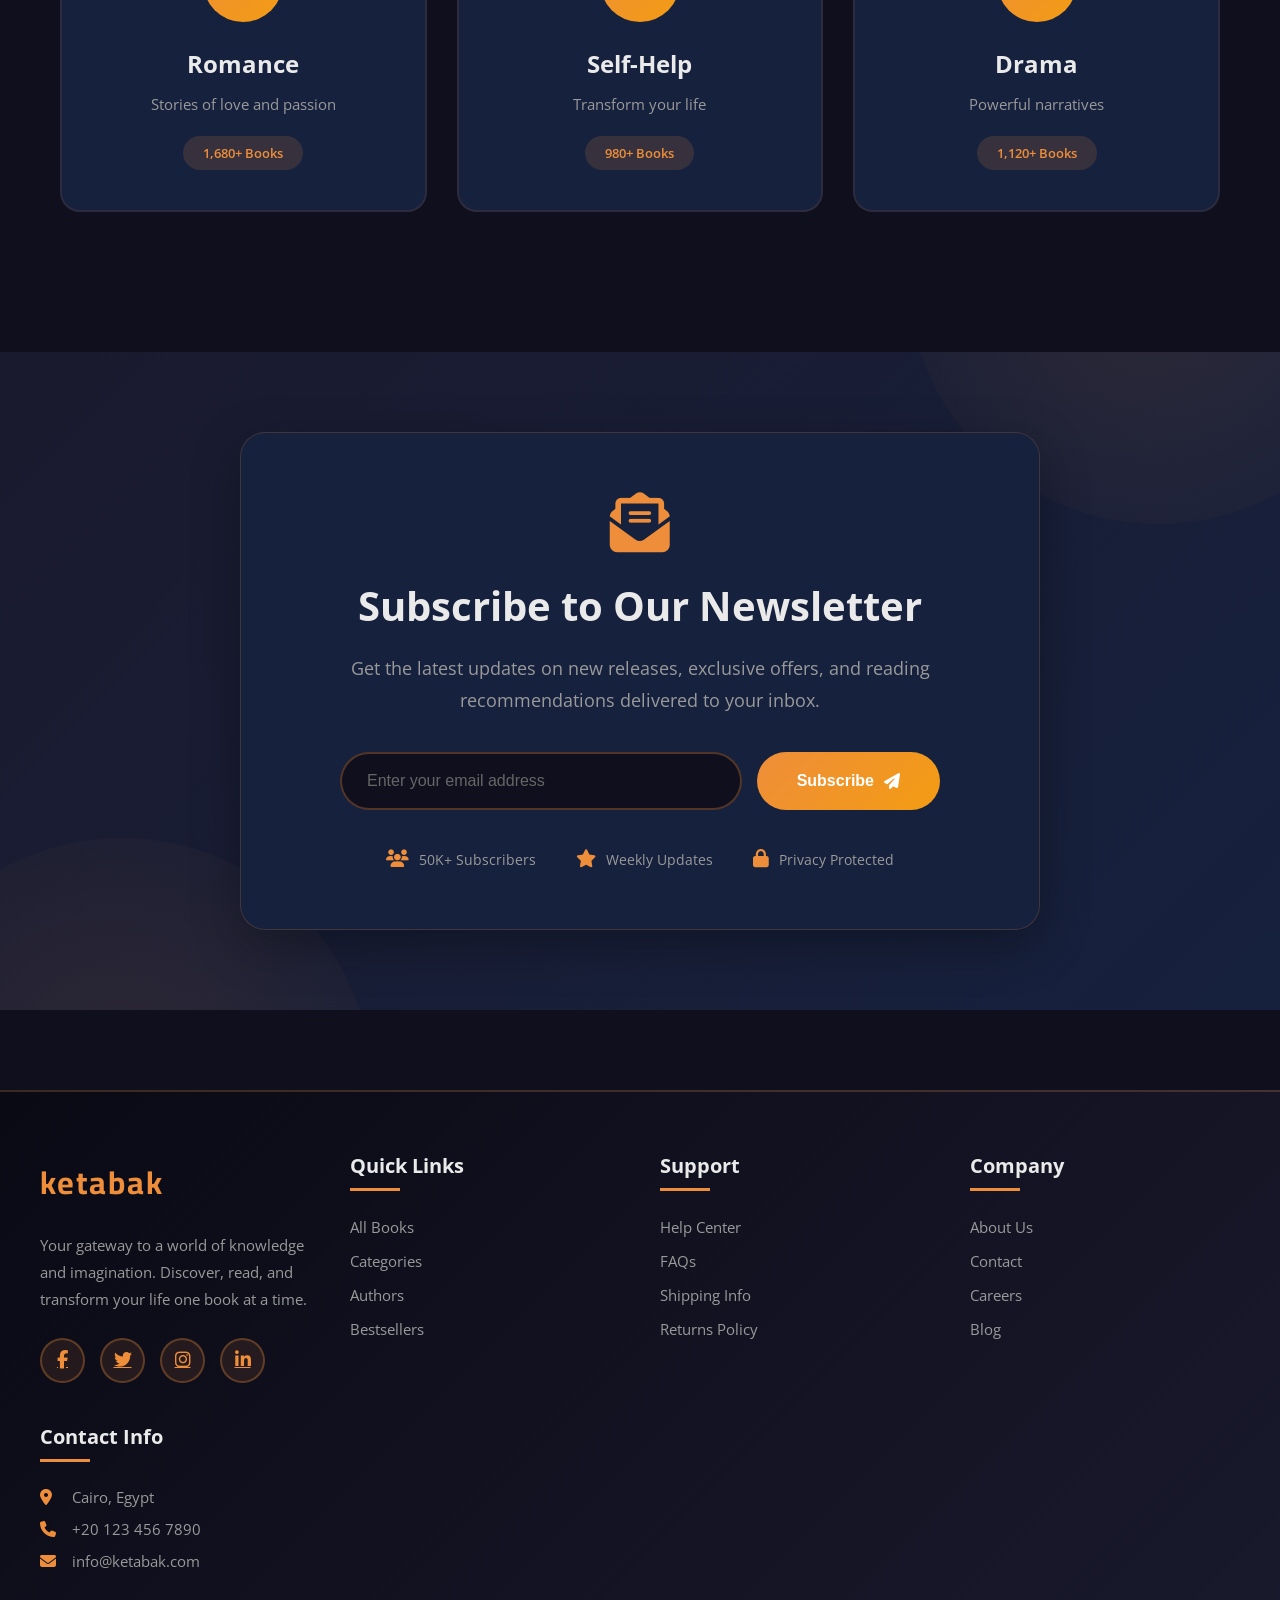
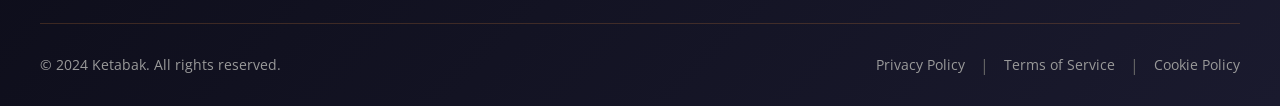
==== commit aed0e71b: "Add logic To Book Page" ====
--- a/pages/index.html
+++ b/pages/index.html
@@ -25,7 +25,7 @@
           <li><a href="books.html">Books</a></li>
           <li><a href="categories.html">Categories</a></li>
           <li><a href="authors.html">Authors</a></li>
-          <li><a href="about.html">About</a></li>
+          <li><a href="about.html">About Us</a></li>
         </ul>
 
         <div class="header-actions">
--- a/css/style.css
+++ b/css/style.css
@@ -19,7 +19,6 @@
   color: var(--text-color);
 }
 
-/* ==================== Header Styling ==================== */
 .header {
   position: fixed;
   top: 0;
@@ -172,7 +171,6 @@
   box-shadow: 0 5px 15px rgba(238, 142, 58, 0.3);
 }
 
-/* ==================== Landing Page ==================== */
 .landing-page {
   min-height: 100vh;
   background: linear-gradient(rgba(20, 22, 25, 0.85), rgba(20, 22, 25, 0.85)),
@@ -251,7 +249,6 @@
   box-shadow: 0 10px 30px rgba(238, 142, 58, 0.4);
 }
 
-/* ==================== About Us Section ==================== */
 .about-us {
   padding: 80px 40px;
   background: linear-gradient(135deg, #1a1a2e 0%, #16213e 100%);
@@ -314,7 +311,6 @@
   font-size: 1.3rem;
 }
 
-/* ==================== Quote Section ==================== */
 .quote-container {
   display: flex;
   align-items: center;
@@ -356,7 +352,6 @@
   color: var(--main-color);
 }
 
-/* ==================== Bestseller Section ==================== */
 .carousel-container {
   position: relative;
   max-width: 1400px;
@@ -470,7 +465,6 @@
   right: 10px;
 }
 
-/* ==================== Featured Categories Section ==================== */
 .featured-categories {
   max-width: 1400px;
   margin: 80px auto;
@@ -589,7 +583,6 @@
   font-weight: 600;
 }
 
-/* ==================== Newsletter Section ==================== */
 .newsletter-section {
   background: linear-gradient(135deg, #1a1a2e 0%, var(--card-bg) 100%);
   padding: 80px 40px;
@@ -736,7 +729,6 @@
   font-size: 18px;
 }
 
-/* ==================== Footer ==================== */
 .footer {
   background: linear-gradient(135deg, #0a0a15 0%, var(--second-color) 100%);
   color: var(--text-color);
@@ -888,7 +880,6 @@
   color: #666;
 }
 
-/* ==================== Responsive Design ==================== */
 @media (max-width: 992px) {
   .header-container {
     padding: 15px 25px;
